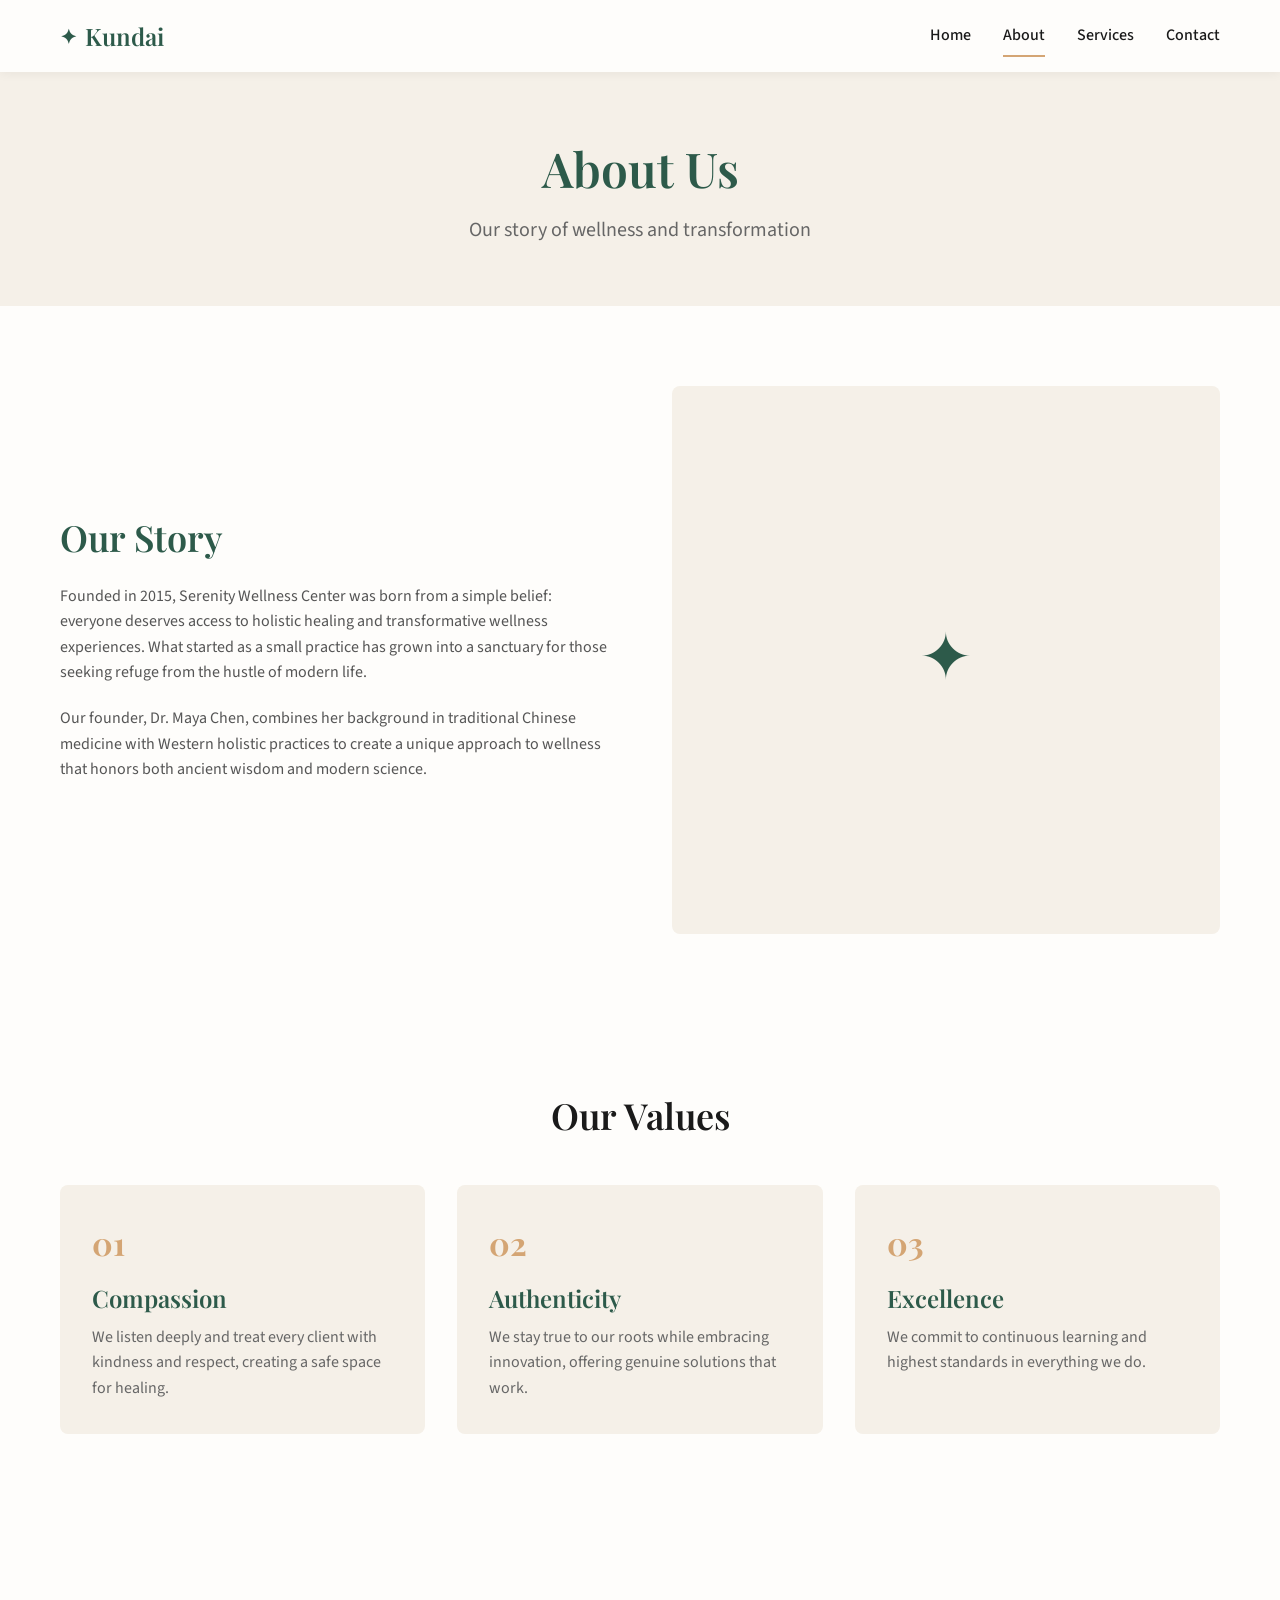
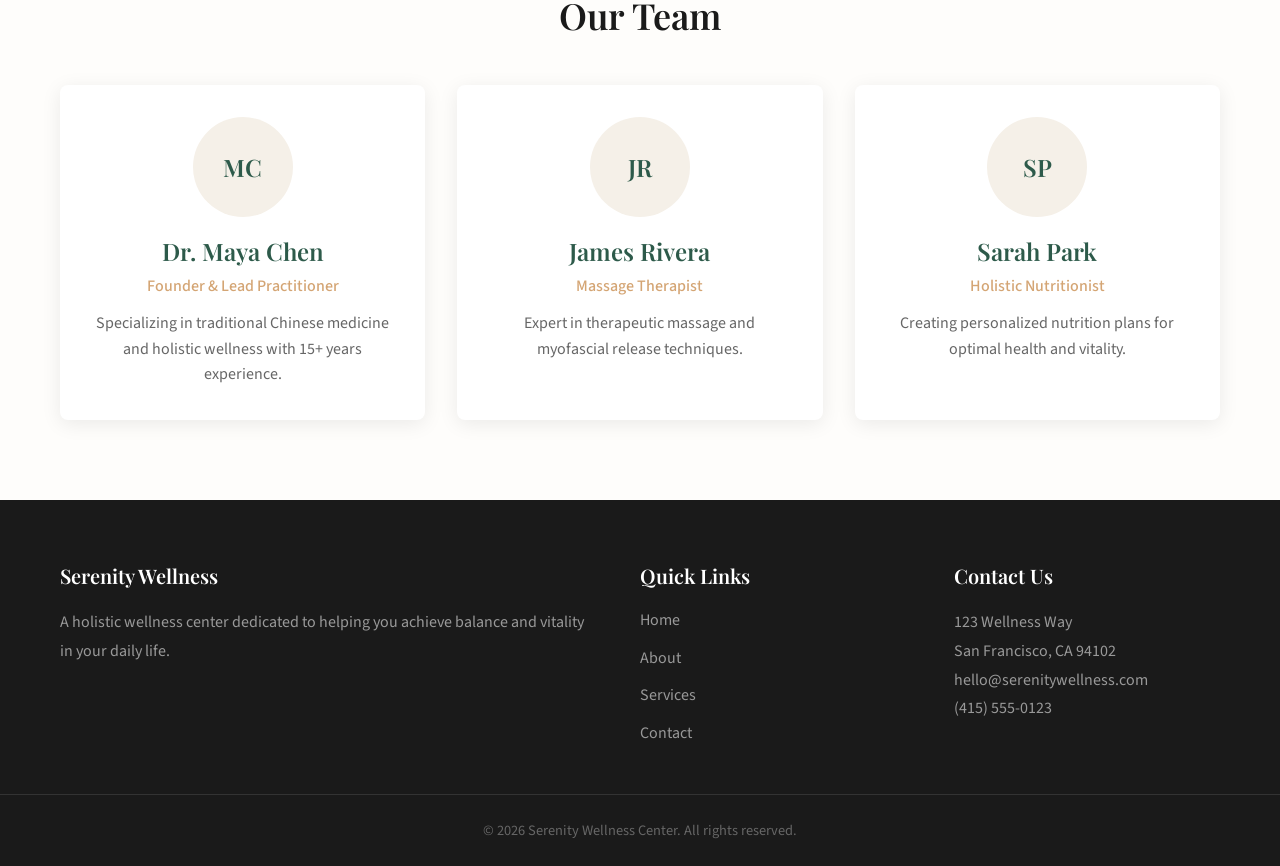
==== about.html @ 4e23cb73 "Add files via upload" ====
<!DOCTYPE html>
<html lang="en">
<head>
  <meta charset="UTF-8">
  <meta name="viewport" content="width=device-width, initial-scale=1.0">
  <title>About - Beautiful Beginners</title>
  <link rel="preconnect" href="https://fonts.googleapis.com">
  <link rel="preconnect" href="https://fonts.gstatic.com" crossorigin>
  <link href="https://fonts.googleapis.com/css2?family=Playfair+Display:wght@400;500;600;700&family=Source+Sans+3:wght@300;400;500;600&display=swap" rel="stylesheet">
  <link rel="stylesheet" href="styles.css">
</head>
<body>
  <header class="header">
    <div class="container header-inner">
      <a href="index.html" class="logo">
        <span class="logo-icon">✦</span>
        <span class="logo-text">Kundai</span>
      </a>
      <button class="menu-toggle" aria-label="Toggle menu">
        <span></span>
        <span></span>
        <span></span>
      </button>
      <nav class="nav">
        <a href="index.html" class="nav-link">Home</a>
        <a href="about.html" class="nav-link active">About</a>
        <a href="services.html" class="nav-link">Services</a>
        <a href="contact.html" class="nav-link">Contact</a>
      </nav>
    </div>
  </header>

  <main>
    <section class="page-hero">
      <div class="container">
        <h1>About Us</h1>
        <p class="page-hero-text">Our story of wellness and transformation</p>
      </div>
    </section>

    <section class="section">
      <div class="container">
        <div class="about-content">
          <div class="about-text">
            <h2>Our Story</h2>
            <p>Founded in 2015, Serenity Wellness Center was born from a simple belief: everyone deserves access to holistic healing and transformative wellness experiences. What started as a small practice has grown into a sanctuary for those seeking refuge from the hustle of modern life.</p>
            <p>Our founder, Dr. Maya Chen, combines her background in traditional Chinese medicine with Western holistic practices to create a unique approach to wellness that honors both ancient wisdom and modern science.</p>
          </div>
          <div class="about-image">
            <div class="about-image-placeholder">
              <span>✦</span>
            </div>
          </div>
        </div>
      </div>
    </section>

    <section class="section values-section">
      <div class="container">
        <h2 class="section-title">Our Values</h2>
        <div class="values-grid">
          <div class="value-item">
            <span class="value-number">01</span>
            <h3>Compassion</h3>
            <p>We listen deeply and treat every client with kindness and respect, creating a safe space for healing.</p>
          </div>
          <div class="value-item">
            <span class="value-number">02</span>
            <h3>Authenticity</h3>
            <p>We stay true to our roots while embracing innovation, offering genuine solutions that work.</p>
          </div>
          <div class="value-item">
            <span class="value-number">03</span>
            <h3>Excellence</h3>
            <p>We commit to continuous learning and highest standards in everything we do.</p>
          </div>
        </div>
      </div>
    </section>

    <section class="section team-section">
      <div class="container">
        <h2 class="section-title">Our Team</h2>
        <div class="team-grid">
          <div class="team-card">
            <div class="team-avatar">
              <span>MC</span>
            </div>
            <h3>Dr. Maya Chen</h3>
            <p class="team-role">Founder & Lead Practitioner</p>
            <p>Specializing in traditional Chinese medicine and holistic wellness with 15+ years experience.</p>
          </div>
          <div class="team-card">
            <div class="team-avatar">
              <span>JR</span>
            </div>
            <h3>James Rivera</h3>
            <p class="team-role">Massage Therapist</p>
            <p>Expert in therapeutic massage and myofascial release techniques.</p>
          </div>
          <div class="team-card">
            <div class="team-avatar">
              <span>SP</span>
            </div>
            <h3>Sarah Park</h3>
            <p class="team-role">Holistic Nutritionist</p>
            <p>Creating personalized nutrition plans for optimal health and vitality.</p>
          </div>
        </div>
      </div>
    </section>
  </main>

  <footer class="footer">
    <div class="container footer-grid">
      <div class="footer-col">
        <h4>Serenity Wellness</h4>
        <p>A holistic wellness center dedicated to helping you achieve balance and vitality in your daily life.</p>
      </div>
      <div class="footer-col">
        <h4>Quick Links</h4>
        <nav class="footer-nav">
          <a href="index.html">Home</a>
          <a href="about.html">About</a>
          <a href="services.html">Services</a>
          <a href="contact.html">Contact</a>
        </nav>
      </div>
      <div class="footer-col">
        <h4>Contact Us</h4>
        <p>123 Wellness Way<br>San Francisco, CA 94102</p>
        <p>hello@serenitywellness.com<br>(415) 555-0123</p>
      </div>
    </div>
    <div class="footer-bottom">
      <p>&copy; 2026 Serenity Wellness Center. All rights reserved.</p>
    </div>
  </footer>

  <script src="script.js"></script>
</body>
</html>
---- styles.css ----
:root {
  --primary: #2D5A4A;
  --secondary: #F5F0E8;
  --accent: #D4A574;
  --text-dark: #1A1A1A;
  --text-light: #FFFFFF;
  --background: #FEFDFB;
  --shadow: 0 4px 20px rgba(0, 0, 0, 0.08);
  --shadow-hover: 0 8px 30px rgba(0, 0, 0, 0.12);
  --transition: 0.3s ease;
}

* {
  margin: 0;
  padding: 0;
  box-sizing: border-box;
}

html {
  scroll-behavior: smooth;
}

body {
  font-family: 'Source Sans 3', sans-serif;
  font-size: 1rem;
  line-height: 1.6;
  color: var(--text-dark);
  background-color: var(--background);
}

h1, h2, h3, h4 {
  font-family: 'Playfair Display', serif;
  font-weight: 600;
  line-height: 1.2;
}

h1 { font-size: 3rem; }
h2 { font-size: 2.25rem; }
h3 { font-size: 1.5rem; }
h4 { font-size: 1.25rem; }

a {
  text-decoration: none;
  color: inherit;
}

.container {
  max-width: 1200px;
  margin: 0 auto;
  padding: 0 20px;
}

.btn {
  display: inline-block;
  padding: 14px 32px;
  font-family: 'Source Sans 3', sans-serif;
  font-size: 1rem;
  font-weight: 500;
  border: none;
  border-radius: 4px;
  cursor: pointer;
  transition: var(--transition);
}

.btn-primary {
  background: var(--primary);
  color: var(--text-light);
}

.btn-primary:hover {
  background: #234940;
  transform: scale(1.02);
}

.btn-secondary {
  background: var(--accent);
  color: var(--text-dark);
}

.btn-secondary:hover {
  background: #c99b6a;
  transform: scale(1.02);
}

.btn-full {
  width: 100%;
}

.section {
  padding: 80px 0;
}

.section-title {
  text-align: center;
  margin-bottom: 48px;
}

/* Header */
.header {
  position: fixed;
  top: 0;
  left: 0;
  right: 0;
  background: var(--background);
  box-shadow: 0 2px 10px rgba(0, 0, 0, 0.05);
  z-index: 1000;
}

.header-inner {
  display: flex;
  justify-content: space-between;
  align-items: center;
  height: 72px;
}

.logo {
  display: flex;
  align-items: center;
  gap: 8px;
  font-family: 'Playfair Display', serif;
  font-size: 1.5rem;
  font-weight: 600;
  color: var(--primary);
}

.logo-icon {
  font-size: 1.25rem;
}

.menu-toggle {
  display: none;
  flex-direction: column;
  gap: 5px;
  background: none;
  border: none;
  cursor: pointer;
  padding: 8px;
}

.menu-toggle span {
  display: block;
  width: 24px;
  height: 2px;
  background: var(--text-dark);
  transition: var(--transition);
}

.nav {
  display: flex;
  gap: 32px;
}

.nav-link {
  position: relative;
  font-weight: 500;
  color: var(--text-dark);
  padding: 8px 0;
}

.nav-link::after {
  content: '';
  position: absolute;
  bottom: 0;
  left: 0;
  width: 0;
  height: 2px;
  background: var(--accent);
  transition: var(--transition);
}

.nav-link:hover::after,
.nav-link.active::after {
  width: 100%;
}

/* Hero */
.hero {
  position: relative;
  min-height: 100vh;
  display: flex;
  align-items: center;
  justify-content: center;
  padding-top: 72px;
}

.hero-bg {
  position: absolute;
  inset: 0;
  background: 
    linear-gradient(135deg, rgba(45, 90, 74, 0.05) 0%, transparent 50%),
    linear-gradient(to bottom, rgba(245, 240, 232, 0.3) 0%, transparent 100%),
    url("data:image/svg+xml,%3Csvg width='60' height='60' viewBox='0 0 60 60' xmlns='http://www.w3.org/2000/svg'%3E%3Cg fill='none' fill-rule='evenodd'%3E%3Cg fill='%232D5A4A' fill-opacity='0.03'%3E%3Cpath d='M36 34v-4h-2v4h-4v2h4v4h2v-4h4v-2h-4zm0-30V0h-2v4h-4v2h4v4h2V6h4V4h-4zM6 34v-4H4v4H0v2h4v4h2v-4h4v-2H6zM6 4V0H4v4H0v2h4v4h2V6h4V4H6z'/%3E%3C/g%3E%3C/g%3E%3C/svg%3E");
  z-index: -1;
}

.hero-content {
  text-align: center;
  max-width: 700px;
}

.hero-title {
  margin-bottom: 24px;
  color: var(--primary);
}

.hero-subtitle {
  font-size: 1.25rem;
  color: #555;
  margin-bottom: 32px;
}

/* Features */
.features-grid {
  display: grid;
  grid-template-columns: repeat(3, 1fr);
  gap: 32px;
}

.feature-card {
  background: var(--text-light);
  padding: 32px;
  border-radius: 8px;
  box-shadow: var(--shadow);
  text-align: center;
  transition: var(--transition);
}

.feature-card:hover {
  transform: translateY(-4px);
  box-shadow: var(--shadow-hover);
}

.feature-icon {
  font-size: 2.5rem;
  margin-bottom: 16px;
}

.feature-card h3 {
  margin-bottom: 12px;
  color: var(--primary);
}

.feature-card p {
  color: #666;
}

/* CTA Section */
.cta {
  background: var(--primary);
  color: var(--text-light);
}

.cta-content {
  text-align: center;
  max-width: 600px;
  margin: 0 auto;
}

.cta h2 {
  margin-bottom: 16px;
}

.cta p {
  margin-bottom: 32px;
  opacity: 0.9;
}

/* Page Hero */
.page-hero {
  padding: 140px 0 60px;
  background: var(--secondary);
  text-align: center;
}

.page-hero h1 {
  color: var(--primary);
  margin-bottom: 16px;
}

.page-hero-text {
  font-size: 1.25rem;
  color: #666;
}

/* About Page */
.about-content {
  display: grid;
  grid-template-columns: 1fr 1fr;
  gap: 64px;
  align-items: center;
}

.about-text h2 {
  margin-bottom: 24px;
  color: var(--primary);
}

.about-text p {
  margin-bottom: 20px;
  color: #555;
}

.about-image-placeholder {
  aspect-ratio: 1;
  background: var(--secondary);
  border-radius: 8px;
  display: flex;
  align-items: center;
  justify-content: center;
  font-size: 4rem;
  color: var(--primary);
}

.values-grid {
  display: grid;
  grid-template-columns: repeat(3, 1fr);
  gap: 32px;
}

.value-item {
  padding: 32px;
  background: var(--secondary);
  border-radius: 8px;
  transition: var(--transition);
}

.value-item:hover {
  transform: translateY(-4px);
}

.value-number {
  display: block;
  font-family: 'Playfair Display', serif;
  font-size: 2rem;
  font-weight: 700;
  color: var(--accent);
  margin-bottom: 16px;
}

.value-item h3 {
  margin-bottom: 12px;
  color: var(--primary);
}

.value-item p {
  color: #666;
}

/* Team */
.team-grid {
  display: grid;
  grid-template-columns: repeat(3, 1fr);
  gap: 32px;
}

.team-card {
  text-align: center;
  padding: 32px;
  background: var(--text-light);
  border-radius: 8px;
  box-shadow: var(--shadow);
  transition: var(--transition);
}

.team-card:hover {
  transform: translateY(-4px);
  box-shadow: var(--shadow-hover);
}

.team-avatar {
  width: 100px;
  height: 100px;
  margin: 0 auto 20px;
  background: var(--secondary);
  border-radius: 50%;
  display: flex;
  align-items: center;
  justify-content: center;
  font-family: 'Playfair Display', serif;
  font-size: 1.5rem;
  font-weight: 600;
  color: var(--primary);
}

.team-card h3 {
  color: var(--primary);
  margin-bottom: 8px;
}

.team-role {
  color: var(--accent);
  font-weight: 500;
  margin-bottom: 12px;
}

.team-card > p:last-child {
  color: #666;
}

/* Services */
.services-grid {
  display: grid;
  grid-template-columns: repeat(2, 1fr);
  gap: 32px;
}

.service-card {
  background: var(--text-light);
  padding: 32px;
  border-radius: 8px;
  box-shadow: var(--shadow);
  transition: var(--transition);
}

.service-card:hover {
  transform: translateY(-4px);
  box-shadow: var(--shadow-hover);
}

.service-icon {
  font-size: 2.5rem;
  margin-bottom: 16px;
}

.service-card h3 {
  color: var(--primary);
  margin-bottom: 12px;
}

.service-desc {
  color: #666;
  margin-bottom: 24px;
}

.service-price {
  display: flex;
  align-items: center;
  gap: 16px;
  padding-top: 16px;
  border-top: 1px solid var(--secondary);
}

.price-amount {
  font-family: 'Playfair Display', serif;
  font-size: 1.5rem;
  font-weight: 600;
  color: var(--primary);
}

.price-duration {
  color: #999;
  font-size: 0.9rem;
}

/* Contact */
.contact-grid {
  display: grid;
  grid-template-columns: 1fr 1fr;
  gap: 64px;
}

.contact-info h2 {
  color: var(--primary);
  margin-bottom: 16px;
}

.contact-info > p {
  color: #666;
  margin-bottom: 32px;
}

.contact-item {
  display: flex;
  gap: 16px;
  margin-bottom: 24px;
}

.contact-icon {
  font-size: 1.5rem;
}

.contact-item h4 {
  color: var(--primary);
  margin-bottom: 4px;
}

.contact-item p {
  color: #666;
}

.contact-form-wrapper {
  background: var(--text-light);
  padding: 40px;
  border-radius: 8px;
  box-shadow: var(--shadow);
}

.form-group {
  margin-bottom: 24px;
}

.form-group label {
  display: block;
  font-weight: 500;
  margin-bottom: 8px;
  color: var(--text-dark);
}

.form-group input,
.form-group textarea {
  width: 100%;
  padding: 14px 16px;
  font-family: 'Source Sans 3', sans-serif;
  font-size: 1rem;
  border: 2px solid var(--secondary);
  border-radius: 4px;
  transition: var(--transition);
  background: var(--background);
}

.form-group input:focus,
.form-group textarea:focus {
  outline: none;
  border-color: var(--primary);
}

.form-group input.error,
.form-group textarea.error {
  border-color: #e74c3c;
}

.form-group input.valid,
.form-group textarea.valid {
  border-color: #27ae60;
}

.form-group textarea {
  min-height: 150px;
  resize: vertical;
}

.form-error {
  display: block;
  color: #e74c3c;
  font-size: 0.875rem;
  margin-top: 6px;
  min-height: 20px;
}

.form-message {
  text-align: center;
  padding: 16px;
  border-radius: 4px;
  margin-top: 16px;
  display: none;
}

.form-message.success {
  display: block;
  background: #d4edda;
  color: #155724;
}

/* Footer */
.footer {
  background: var(--text-dark);
  color: var(--text-light);
  padding: 64px 0 24px;
}

.footer-grid {
  display: grid;
  grid-template-columns: 2fr 1fr 1fr;
  gap: 48px;
  margin-bottom: 48px;
}

.footer-col h4 {
  font-family: 'Playfair Display', serif;
  margin-bottom: 20px;
  color: var(--text-light);
}

.footer-col > p {
  color: #999;
  line-height: 1.8;
}

.footer-nav {
  display: flex;
  flex-direction: column;
  gap: 12px;
}

.footer-nav a {
  color: #999;
  transition: var(--transition);
}

.footer-nav a:hover {
  color: var(--accent);
}

.footer-bottom {
  text-align: center;
  padding-top: 24px;
  border-top: 1px solid #333;
}

.footer-bottom p {
  color: #666;
  font-size: 0.9rem;
}

/* Responsive */
@media (max-width: 1024px) {
  .features-grid,
  .values-grid,
  .team-grid {
    grid-template-columns: repeat(2, 1fr);
  }
}

@media (max-width: 768px) {
  h1 { font-size: 2.25rem; }
  h2 { font-size: 1.75rem; }

  .menu-toggle {
    display: flex;
  }

  .nav {
    position: fixed;
    top: 72px;
    left: 0;
    right: 0;
    background: var(--background);
    flex-direction: column;
    padding: 24px;
    gap: 0;
    box-shadow: var(--shadow);
    transform: translateY(-100%);
    opacity: 0;
    visibility: hidden;
    transition: var(--transition);
  }

  .nav.active {
    transform: translateY(0);
    opacity: 1;
    visibility: visible;
  }

  .nav-link {
    padding: 16px 0;
    border-bottom: 1px solid var(--secondary);
  }

  .nav-link::after {
    display: none;
  }

  .hero {
    min-height: auto;
    padding: 120px 0 80px;
  }

  .section {
    padding: 60px 0;
  }

  .features-grid,
  .about-content,
  .contact-grid,
  .services-grid {
    grid-template-columns: 1fr;
  }

  .values-grid,
  .team-grid {
    grid-template-columns: 1fr;
  }

  .about-image {
    order: -1;
  }

  .footer-grid {
    grid-template-columns: 1fr;
    text-align: center;
  }
}
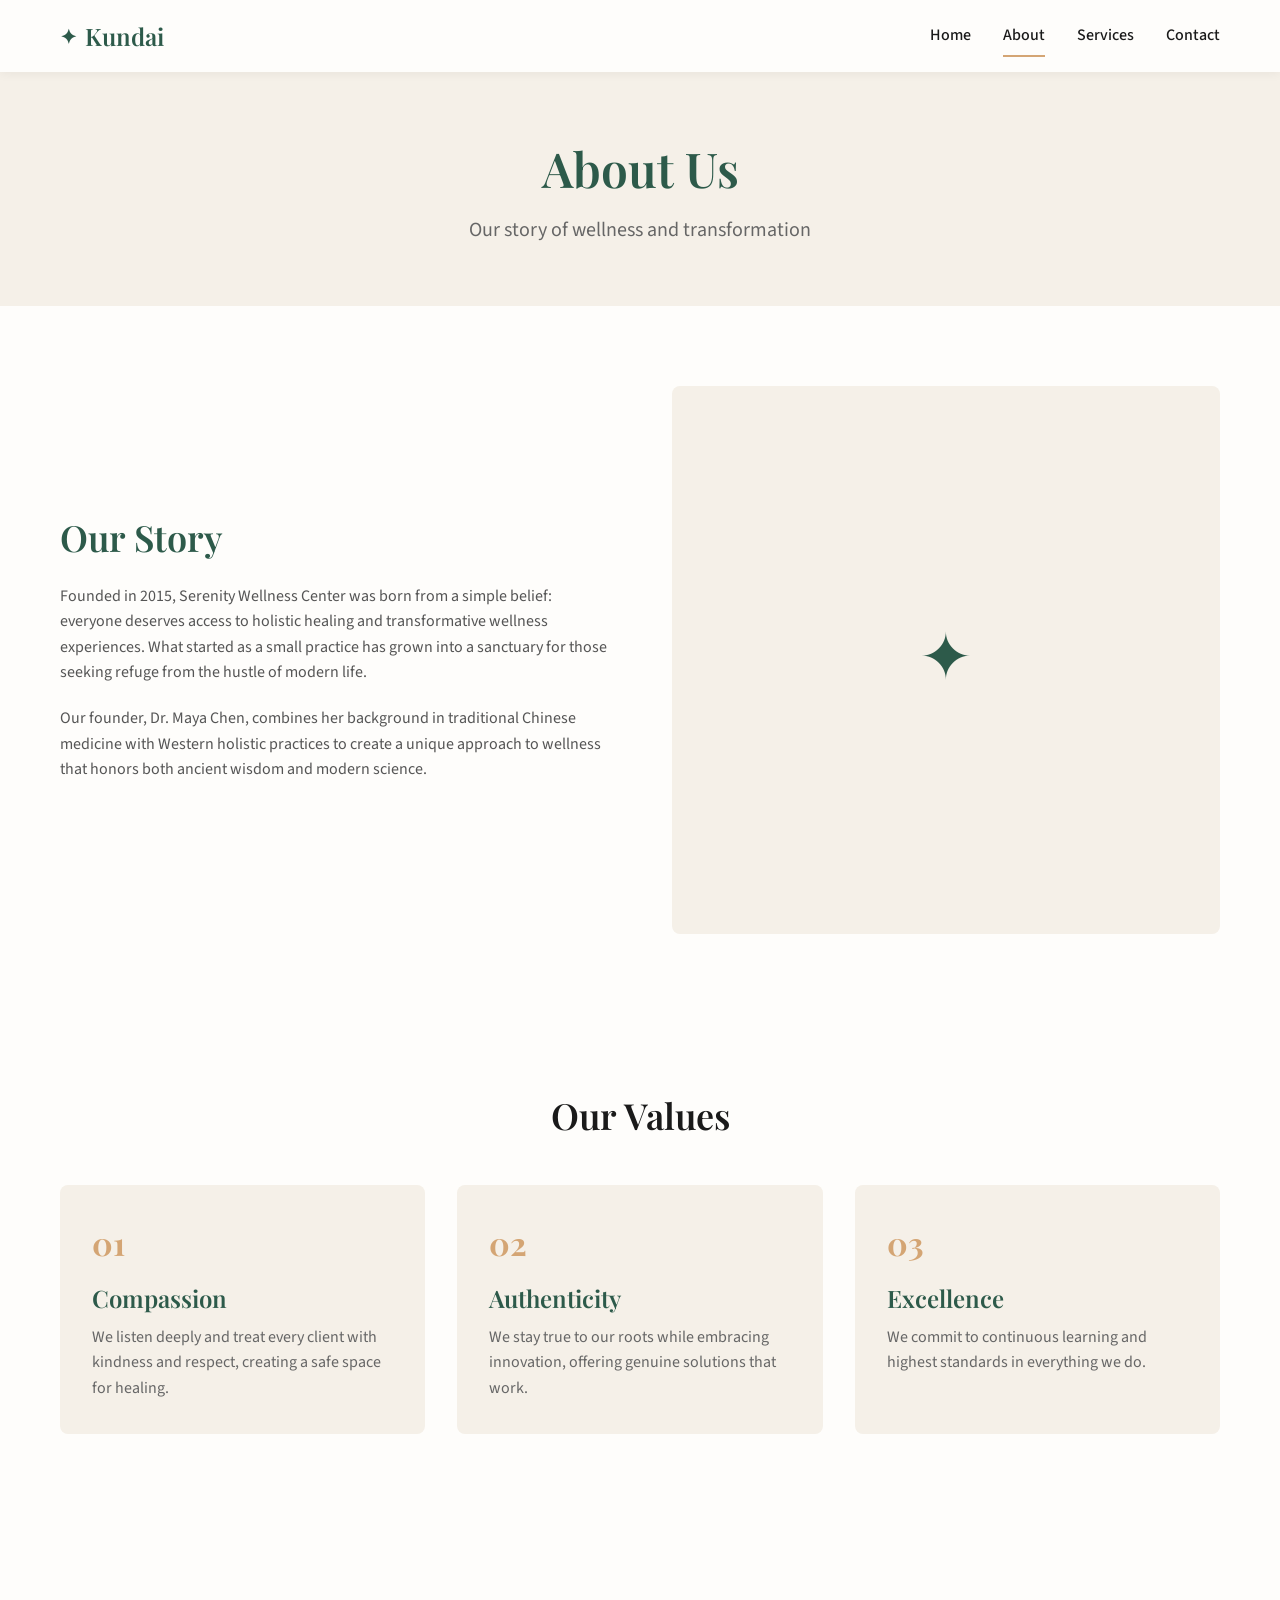
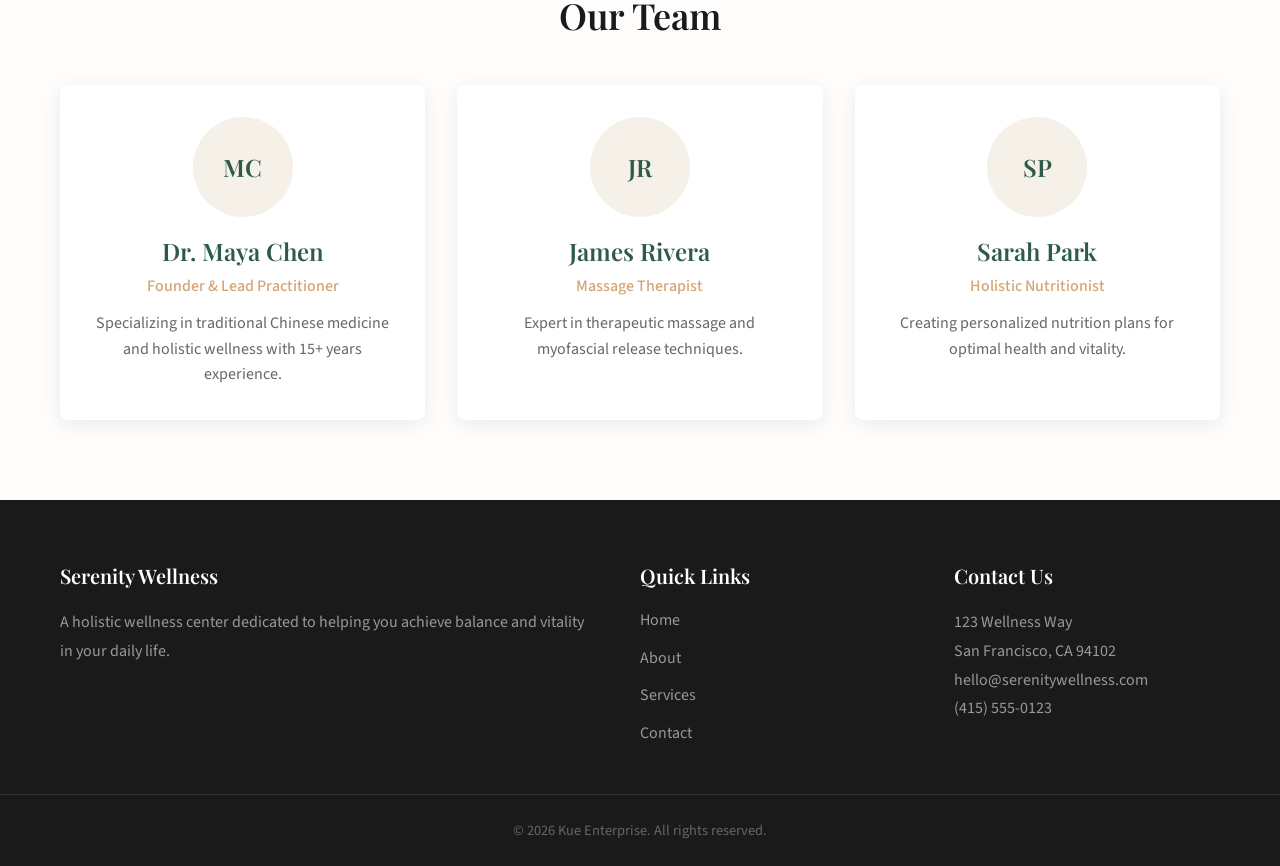
==== commit fb9f0a96: "Update about.html" ====
--- a/about.html
+++ b/about.html
@@ -133,10 +133,10 @@
       </div>
     </div>
     <div class="footer-bottom">
-      <p>&copy; 2026 Serenity Wellness Center. All rights reserved.</p>
+      <p>&copy; 2026 Kue Enterprise. All rights reserved.</p>
     </div>
   </footer>
 
   <script src="script.js"></script>
 </body>
-</html>+</html>
